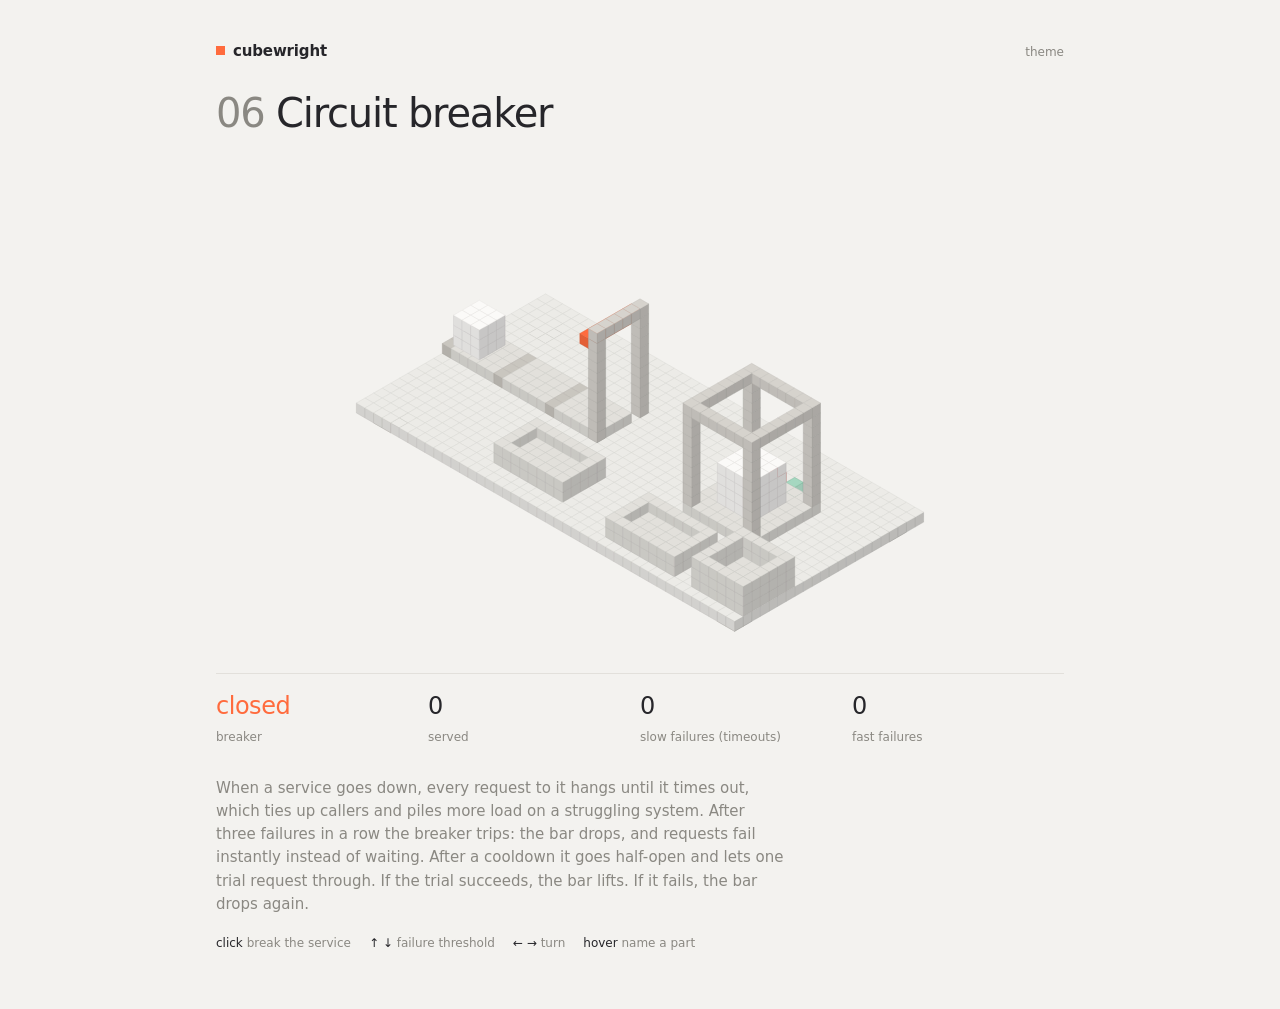
==== examples/circuit-breaker/index.html @ 08d169d8 "Add consistent hashing and circuit breaker, README GIFs Two new machines: a hash ring where adding a" ====
<!doctype html>
<html lang="en">
<head>
<meta charset="utf-8">
<meta name="viewport" content="width=device-width, initial-scale=1">
<title>Circuit Breaker · Cubewright</title>
<link rel="icon" href="data:image/svg+xml,%3Csvg xmlns='http://www.w3.org/2000/svg' viewBox='0 0 10 10'%3E%3Crect width='10' height='10' fill='%23ff6b3d'/%3E%3C/svg%3E">
<link rel="stylesheet" href="../../kit/page.css">
</head>
<body>
<main>
  <header>
    <a class="mark" href="../../"><i></i>cubewright</a>
    <button class="theme" id="theme" aria-label="Toggle theme">theme</button>
  </header>
  <h1><span class="no">06 </span>Circuit breaker</h1>
  <div class="stage">
    <canvas id="c" tabindex="0" aria-label="A voxel circuit breaker: a gate bar that drops across the belt when the service keeps failing. Click to break the service."></canvas>
    <div class="tip" id="tip"></div>
  </div>
  <div class="stats" aria-live="polite">
    <div class="stat key"><b id="s-state">closed</b><span>breaker</span></div>
    <div class="stat"><b id="s-served">0</b><span>served</span></div>
    <div class="stat"><b id="s-timeouts">0</b><span>slow failures (timeouts)</span></div>
    <div class="stat"><b id="s-fast">0</b><span>fast failures</span></div>
  </div>
  <p class="lede">When a service goes down, every request to it hangs until it times out, which ties up callers and piles more load on a struggling system. After three failures in a row the breaker trips: the bar drops, and requests fail instantly instead of waiting. After a cooldown it goes half-open and lets one trial request through. If the trial succeeds, the bar lifts. If it fails, the bar drops again.</p>
  <footer>
    <span><em>click</em> break the service</span><span><em>↑ ↓</em> failure threshold</span><span><em>← →</em> turn</span><span><em>hover</em> name a part</span>
  </footer>
</main>
<script src="../../kit/cubewright.js"></script>
<script src="../../kit/parts.js"></script>
<script>
const { machine, part } = Cubewright;
const BAR_Z = { closed: 11, open: 5, "half-open": 8 };

machine({
  stats: {
    "s-state": (m) => m.state,
    "s-served": (m) => m.served,
    "s-timeouts": (m) => m.timeouts,
    "s-fast": (m) => m.fast,
  },

  build(W) {
    const m = {
      state: "closed", streak: 0, threshold: 3, cooldown: 0, trial: false,
      healthy: true, downFor: 0, clock: 7, served: 0, timeouts: 0, fast: 0, inflight: [],
    };

    W.bench({ w: 44, d: 22 });
    m.belt = W.belt({ y: 8, length: 18, stopAt: 18, speed: 8, info: "Callers · requests to the service" });
    W.arch({ x: 18, y: 7, span: 6, h: 10, info: "Breaker frame" });
    m.bar = W.S.add(part("bar", "Breaker bar · up when closed, down when open"));
    m.bar.box(0, 0, 0, 1, 6, 1, "accent");
    m.bar.at = [17, 7, BAR_Z.closed];

    W.cage({ x: 30, y: 6, w: 8, d: 8, h: 10, info: "Service · sometimes goes down" });
    m.core = W.S.add(part("core", "Service core"));
    m.core.box(32, 8, 2, 4, 4, 4, "hi");
    m.up = W.lamp({ x: 34, y: 5, z: 1, tone: "ok", info: "Service healthy", decay: 0.001 });
    m.down = W.lamp({ x: 32, y: 5, z: 1, tone: "bad", info: "Service down", decay: 0.001 });
    m.done = W.bin({ x: 38, y: 15, w: 6, d: 6, h: 3, info: "Served" });
    m.slow = W.bin({ x: 28, y: 16, w: 8, d: 5, h: 2, info: "Timed out · waited, then failed" });
    m.quick = W.bin({ x: 14, y: 15, w: 8, d: 5, h: 2, info: "Failed fast · rejected by the open breaker" });

    m.belt.onArrive = (it) => {
      m.belt.take(it);
      if (m.state === "open" || (m.state === "half-open" && m.trial)) {
        m.fast++;
        m.quick.receive(it);
        return;
      }
      if (m.state === "half-open") m.trial = true;
      W.slide(it, [27, 8.5, 2], {
        rate: 6,
        then: () => m.inflight.push({ it, t: 0, need: m.healthy ? 0.35 : 1.6, ok: m.healthy }),
      });
    };
    return m;
  },

  update(dt, m, W) {
    if (!m.healthy) { m.downFor -= dt; if (m.downFor <= 0) m.healthy = true; }
    m.clock -= dt;
    if (m.clock <= 0 && m.healthy) { m.healthy = false; m.downFor = 6; m.clock = 16; }
    m.up.part.glow = m.healthy ? 0.9 : 0;
    m.down.part.glow = m.healthy ? 0 : 0.9;
    m.core.alpha = m.healthy ? 1 : 0.45;

    for (const f of m.inflight.slice()) {
      f.t += dt;
      if (f.t < f.need) continue;
      m.inflight.splice(m.inflight.indexOf(f), 1);
      if (f.ok) {
        m.served++; m.streak = 0;
        if (m.state === "half-open") { m.state = "closed"; m.trial = false; }
        W.slide(f.it, [39.5, 16.5, 2], { rate: 6, then: () => m.done.receive(f.it) });
      } else {
        m.timeouts++; m.streak++;
        m.slow.receive(f.it);
        if (m.state === "half-open" || m.streak >= m.threshold) { m.state = "open"; m.cooldown = 4; m.trial = false; }
      }
    }

    if (m.state === "open") { m.cooldown -= dt; if (m.cooldown <= 0) { m.state = "half-open"; m.trial = false; } }
    m.bar.at[2] = Cubewright.follow(m.bar.at[2], BAR_Z[m.state], dt, 10);

    if (Math.random() < dt * 1.6 && m.belt.ready()) m.belt.send(W.item({ info: "Request" }));
  },

  actions: {
    stress: (m) => { m.healthy = false; m.downFor = 6; m.clock = 16; },
    up: (m) => { m.threshold = Math.min(6, m.threshold + 1); },
    down: (m) => { m.threshold = Math.max(1, m.threshold - 1); },
  },
});
</script>
</body>
</html>
---- kit/page.css ----
:root { --bg:#f3f2ef; --ink:#26262a; --soft:#8a8882; --hair:#e2e0db; --accent:#ff6b3d; --tip:#26262a; --tipink:#f6f5f2; }
:root[data-theme="dark"] { --bg:#141416; --ink:#ecebe7; --soft:#7d7c78; --hair:#262629; --accent:#ff7a4d; --tip:#ecebe7; --tipink:#141416; }
@media (prefers-color-scheme: dark) { :root:not([data-theme="light"]) { --bg:#141416; --ink:#ecebe7; --soft:#7d7c78; --hair:#262629; --accent:#ff7a4d; --tip:#ecebe7; --tipink:#141416; } }
* { box-sizing: border-box; }
body { margin:0; background:var(--bg); color:var(--ink); font:15px/1.55 "Inter", ui-sans-serif, system-ui, -apple-system, sans-serif; -webkit-font-smoothing:antialiased; }
main { max-width: 880px; margin: 0 auto; padding: 40px 16px 56px; }
header { display:flex; align-items:baseline; justify-content:space-between; gap:16px; }
.mark { font-weight:600; letter-spacing:-0.01em; color:inherit; text-decoration:none; }
.mark i { display:inline-block; width:9px; height:9px; background:var(--accent); margin-right:8px; transform: translateY(-1px); }
.no { color:var(--soft); font-variant-numeric: tabular-nums; }
h1 { font-size: clamp(28px, 5vw, 40px); font-weight:500; letter-spacing:-0.03em; line-height:1.1; margin: 28px 0 0; }
.stage { position:relative; aspect-ratio: 16/10; margin-top: 8px; }
.stage canvas { position:absolute; inset:0; width:100%; height:100%; display:block; outline:none; cursor:pointer; touch-action: manipulation; }
.stage canvas:focus-visible { box-shadow: 0 0 0 1px var(--hair); border-radius: 12px; }
.tip { position:absolute; pointer-events:none; background:var(--tip); color:var(--tipink); font-size:12px; padding:5px 9px; border-radius:999px; white-space:nowrap; opacity:0; transform: translate(-50%, calc(-100% - 12px)); transition: opacity .15s; }
.tip.on { opacity:1; }
.stats { display:grid; grid-template-columns: repeat(4, 1fr); border-top:1px solid var(--hair); }
.stat { padding: 14px 0 0; }
.stat b { display:block; font-size: 24px; font-weight:500; letter-spacing:-0.02em; font-variant-numeric: tabular-nums; }
.stat span { color:var(--soft); font-size:12px; }
.stat.key b { color:var(--accent); }
p.lede { color:var(--soft); max-width: 60ch; margin: 28px 0 0; }
footer { display:flex; flex-wrap:wrap; gap: 6px 18px; color:var(--soft); font-size:12px; margin-top: 18px; }
footer em { font-style:normal; color:var(--ink); }
button.theme { all:unset; cursor:pointer; color:var(--soft); font-size:12px; }
button.theme:hover, button.theme:focus-visible { color:var(--ink); }
@media (max-width: 560px) { .stage { aspect-ratio: 1/1; } .stats { grid-template-columns: repeat(2, 1fr); } }
.embed body { background: transparent; }
.embed main { max-width: none; padding: 0; }
.embed header, .embed h1, .embed .stats, .embed .lede, .embed footer { display: none; }
.embed .stage { aspect-ratio: auto; height: 100vh; margin: 0; }
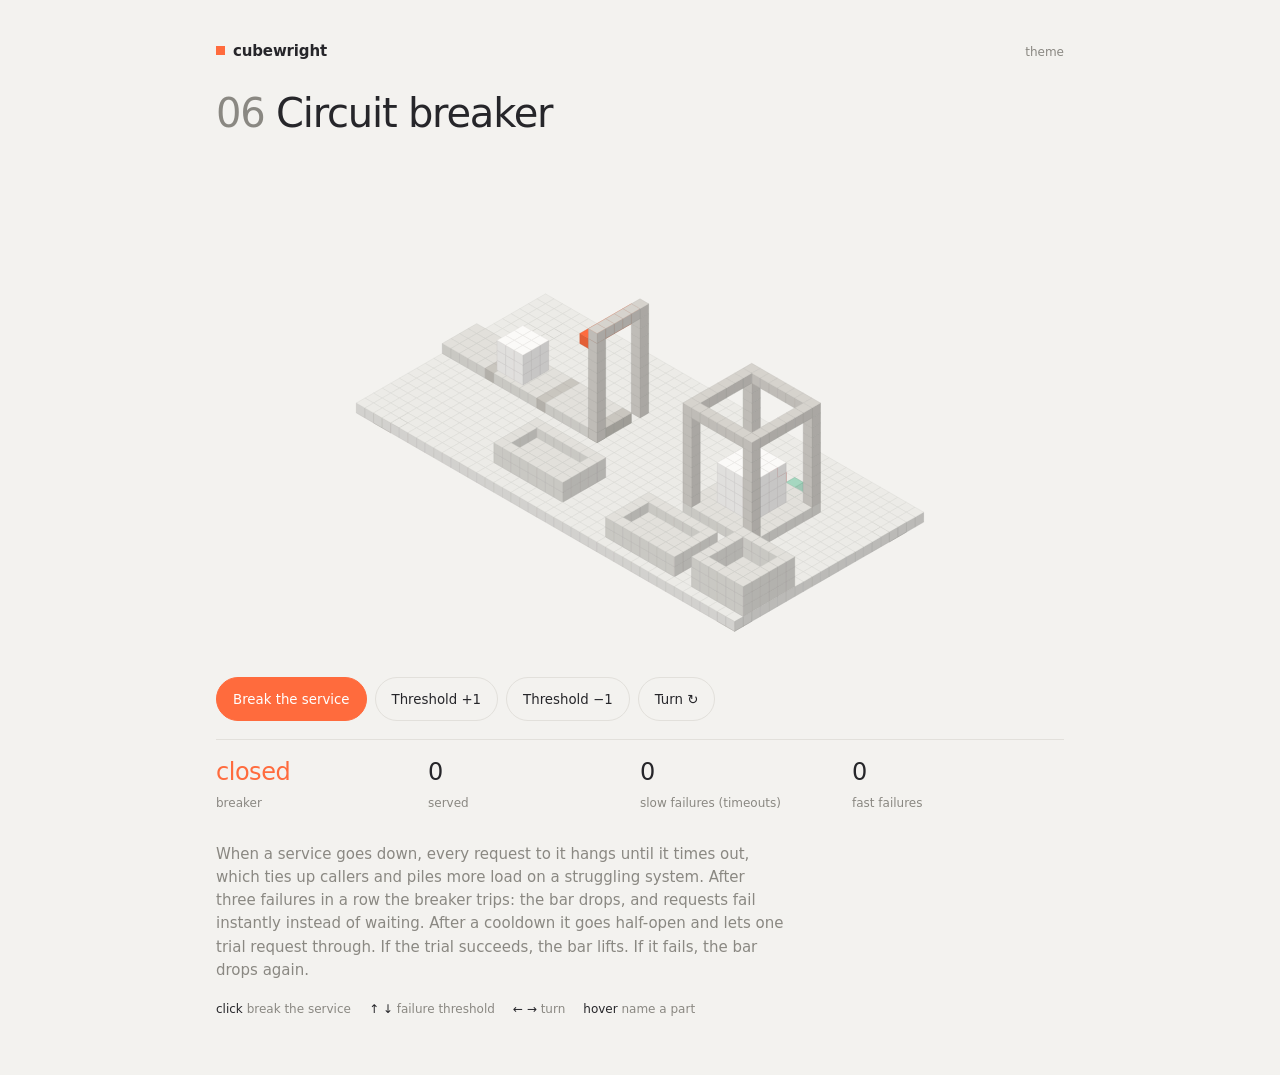
==== commit 448dfe86: "Add on-screen controls for touch devices Phones have no arrow keys, so each machine's actions (burst" ====
--- a/examples/circuit-breaker/index.html
+++ b/examples/circuit-breaker/index.html
@@ -110,6 +110,8 @@
     if (Math.random() < dt * 1.6 && m.belt.ready()) m.belt.send(W.item({ info: "Request" }));
   },
 
+  labels: { stress: "Break the service", up: "Threshold +1", down: "Threshold −1" },
+
   actions: {
     stress: (m) => { m.healthy = false; m.downFor = 6; m.clock = 16; },
     up: (m) => { m.threshold = Math.min(6, m.threshold + 1); },
--- a/kit/page.css
+++ b/kit/page.css
@@ -29,3 +29,10 @@
 .embed main { max-width: none; padding: 0; }
 .embed header, .embed h1, .embed .stats, .embed .lede, .embed footer { display: none; }
 .embed .stage { aspect-ratio: auto; height: 100vh; margin: 0; }
+.controls { display:flex; flex-wrap:wrap; gap:8px; margin: 4px 0 18px; }
+.controls button { font: 13px/1 inherit; font-family: inherit; color: var(--ink); background: transparent; border: 1px solid var(--hair); border-radius: 999px; padding: 11px 16px; cursor: pointer; min-height: 44px; touch-action: manipulation; -webkit-tap-highlight-color: transparent; transition: border-color .15s, background .15s; }
+.controls button:hover, .controls button:focus-visible { border-color: var(--soft); outline: none; }
+.controls button:active { background: var(--hair); }
+.controls button.primary { background: var(--accent); border-color: var(--accent); color: #fff; }
+.controls button.primary:active { filter: brightness(.92); }
+.embed .controls { display: none; }
